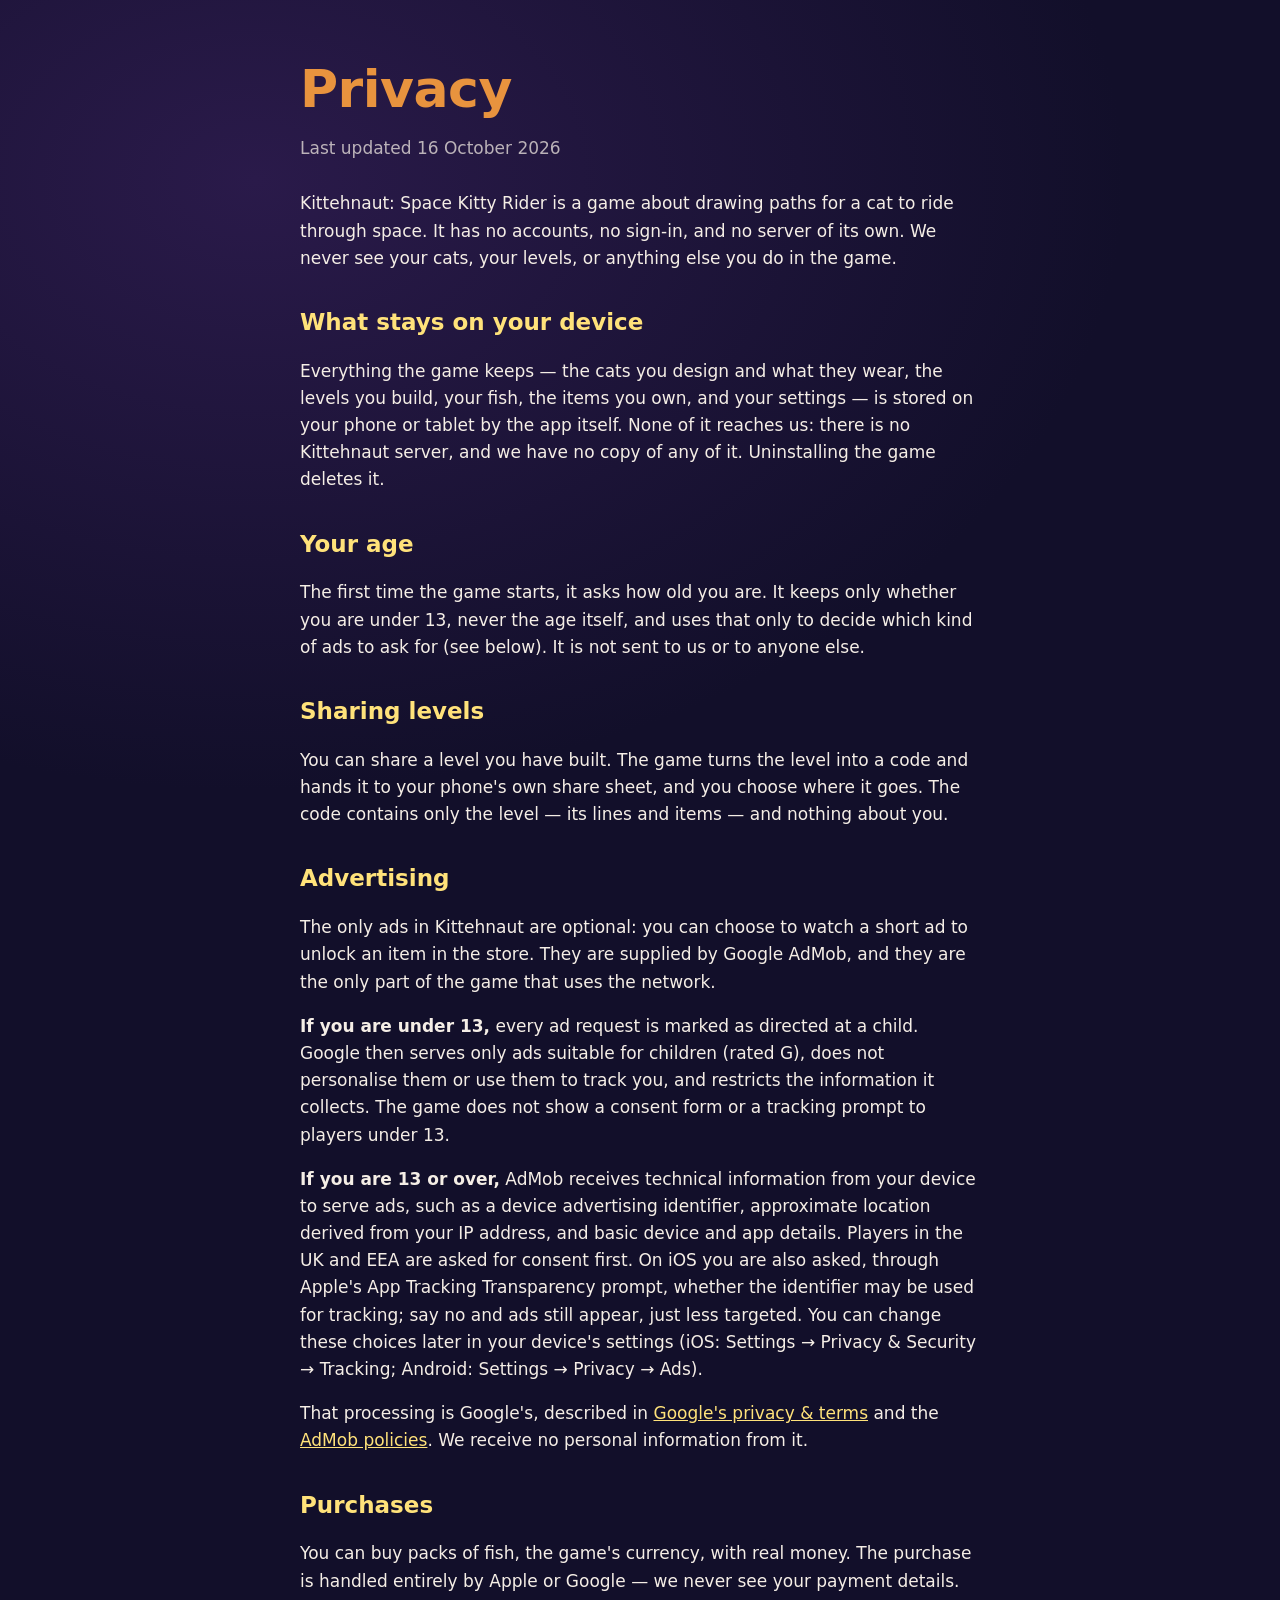
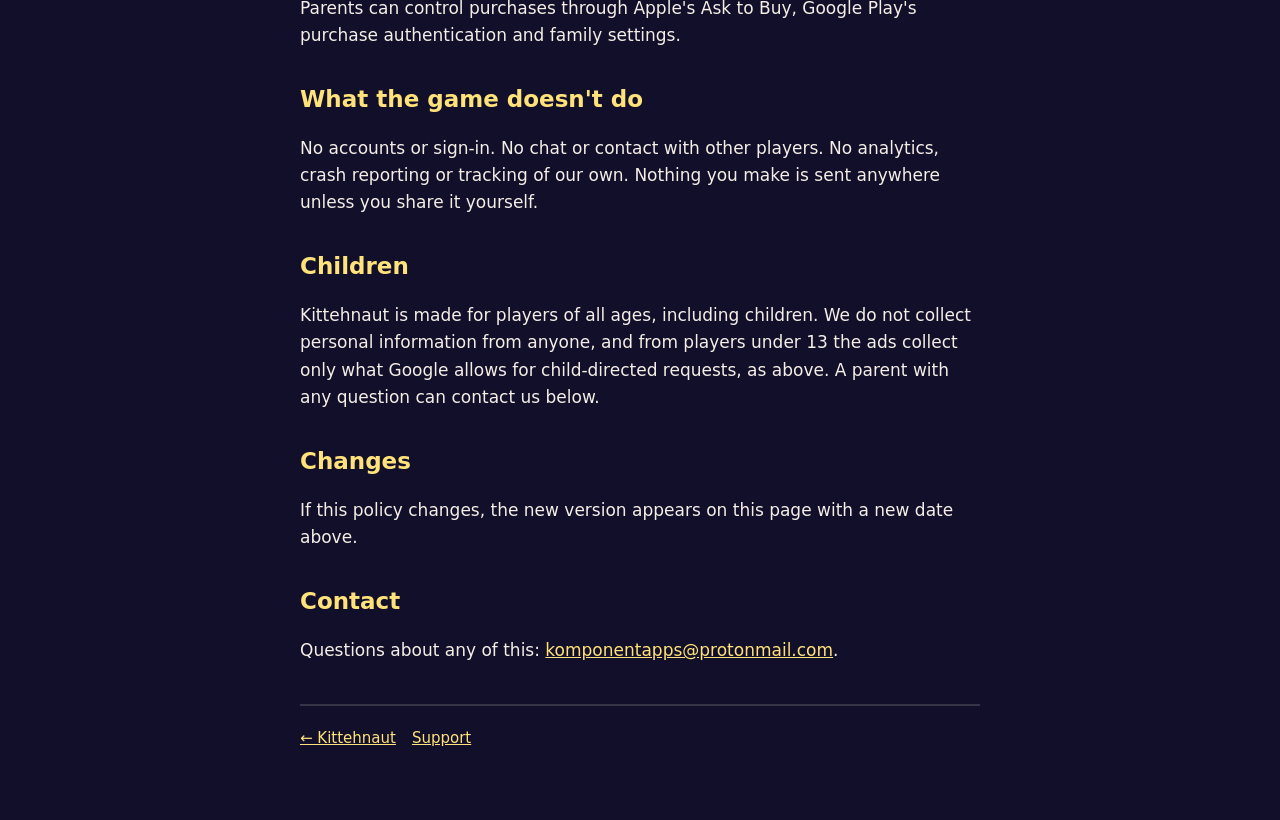
==== privacy.html @ dff560c7 "Kittehnaut site: landing, privacy and support pages Co-Authored-By: Claude Opus 5.5 <noreply@anthrop" ====
<!doctype html>
<html lang="en-GB">
<head>
<meta charset="utf-8">
<meta name="viewport" content="width=device-width, initial-scale=1">
<title>Privacy — Kittehnaut</title>
<link rel="stylesheet" href="style.css">
</head>
<body>
<div class="wrap">
<h1>Privacy</h1>
<p class="updated">Last updated 16 October 2026</p>

<p>Kittehnaut: Space Kitty Rider is a game about drawing paths for a cat to
ride through space. It has no accounts, no sign-in, and no server of its
own. We never see your cats, your levels, or anything else you do in the
game.</p>

<h2>What stays on your device</h2>
<p>Everything the game keeps — the cats you design and what they wear, the
levels you build, your fish, the items you own, and your settings — is
stored on your phone or tablet by the app itself. None of it reaches us:
there is no Kittehnaut server, and we have no copy of any of it. Uninstalling
the game deletes it.</p>

<h2>Your age</h2>
<p>The first time the game starts, it asks how old you are. It keeps only
whether you are under 13, never the age itself, and uses that only to decide
which kind of ads to ask for (see below). It is not sent to us or to anyone
else.</p>

<h2>Sharing levels</h2>
<p>You can share a level you have built. The game turns the level into a
code and hands it to your phone's own share sheet, and you choose where it
goes. The code contains only the level — its lines and items — and nothing
about you.</p>

<h2>Advertising</h2>
<p>The only ads in Kittehnaut are optional: you can choose to watch a short
ad to unlock an item in the store. They are supplied by Google AdMob, and
they are the only part of the game that uses the network.</p>
<p><strong>If you are under 13,</strong> every ad request is marked as
directed at a child. Google then serves only ads suitable for children
(rated G), does not personalise them or use them to track you, and
restricts the information it collects. The game does not show a consent
form or a tracking prompt to players under 13.</p>
<p><strong>If you are 13 or over,</strong> AdMob receives technical
information from your device to serve ads, such as a device advertising
identifier, approximate location derived from your IP address, and basic
device and app details. Players in the UK and EEA are asked for consent
first. On iOS you are also asked, through Apple's App Tracking Transparency
prompt, whether the identifier may be used for tracking; say no and ads
still appear, just less targeted. You can change these choices later in
your device's settings (iOS: Settings → Privacy &amp; Security → Tracking;
Android: Settings → Privacy → Ads).</p>
<p>That processing is Google's, described in
<a href="https://policies.google.com/technologies/partner-sites">Google's
privacy &amp; terms</a> and the
<a href="https://support.google.com/admob/answer/6128543">AdMob policies</a>.
We receive no personal information from it.</p>

<h2>Purchases</h2>
<p>You can buy packs of fish, the game's currency, with real money. The
purchase is handled entirely by Apple or Google — we never see your payment
details. Parents can control purchases through Apple's Ask to Buy, Google
Play's purchase authentication and family settings.</p>

<h2>What the game doesn't do</h2>
<p>No accounts or sign-in. No chat or contact with other players. No
analytics, crash reporting or tracking of our own. Nothing you make is sent
anywhere unless you share it yourself.</p>

<h2>Children</h2>
<p>Kittehnaut is made for players of all ages, including children. We do
not collect personal information from anyone, and from players under 13
the ads collect only what Google allows for child-directed requests, as
above. A parent with any question can contact us below.</p>

<h2>Changes</h2>
<p>If this policy changes, the new version appears on this page with a new
date above.</p>

<h2>Contact</h2>
<p>Questions about any of this:
<a href="mailto:komponentapps@protonmail.com?subject=Kittehnaut">komponentapps@protonmail.com</a>.</p>

<footer><a href="./">← Kittehnaut</a><a href="support.html">Support</a></footer>
</div>
</body>
</html>
---- style.css ----
:root{--night:#120F2A;--panel:#1E1A3D;--ink:#F5EEE6;--ink-soft:rgba(245,238,230,.72);--line:rgba(245,238,230,.16);--orange:#E8933E;--gold:#FFE27A}
*{box-sizing:border-box}
body{margin:0;background:var(--night) radial-gradient(ellipse at 20% 20%,#2A1A4A 0,transparent 60%) fixed;color:var(--ink);font-family:system-ui,-apple-system,"Segoe UI",Roboto,sans-serif;font-size:17px;line-height:1.6}
.wrap{max-width:720px;margin:0 auto;padding:48px 20px 70px}
h1{font-size:clamp(34px,7vw,52px);margin:0 0 4px;color:var(--orange);font-weight:900;letter-spacing:-.5px}
.tagline{color:var(--gold);font-weight:800;font-size:clamp(18px,3.5vw,24px);margin:0 0 24px;letter-spacing:.5px}
.updated{color:var(--ink-soft);margin:0 0 28px}
h2{font-size:23px;margin:32px 0 8px;color:var(--gold)}
a{color:var(--gold)}
.card{background:var(--panel);border-radius:16px;padding:18px 20px;margin:20px 0}
footer{border-top:2px solid var(--line);margin-top:40px;padding-top:20px;color:var(--ink-soft);font-size:15px}
footer a{margin-right:16px}
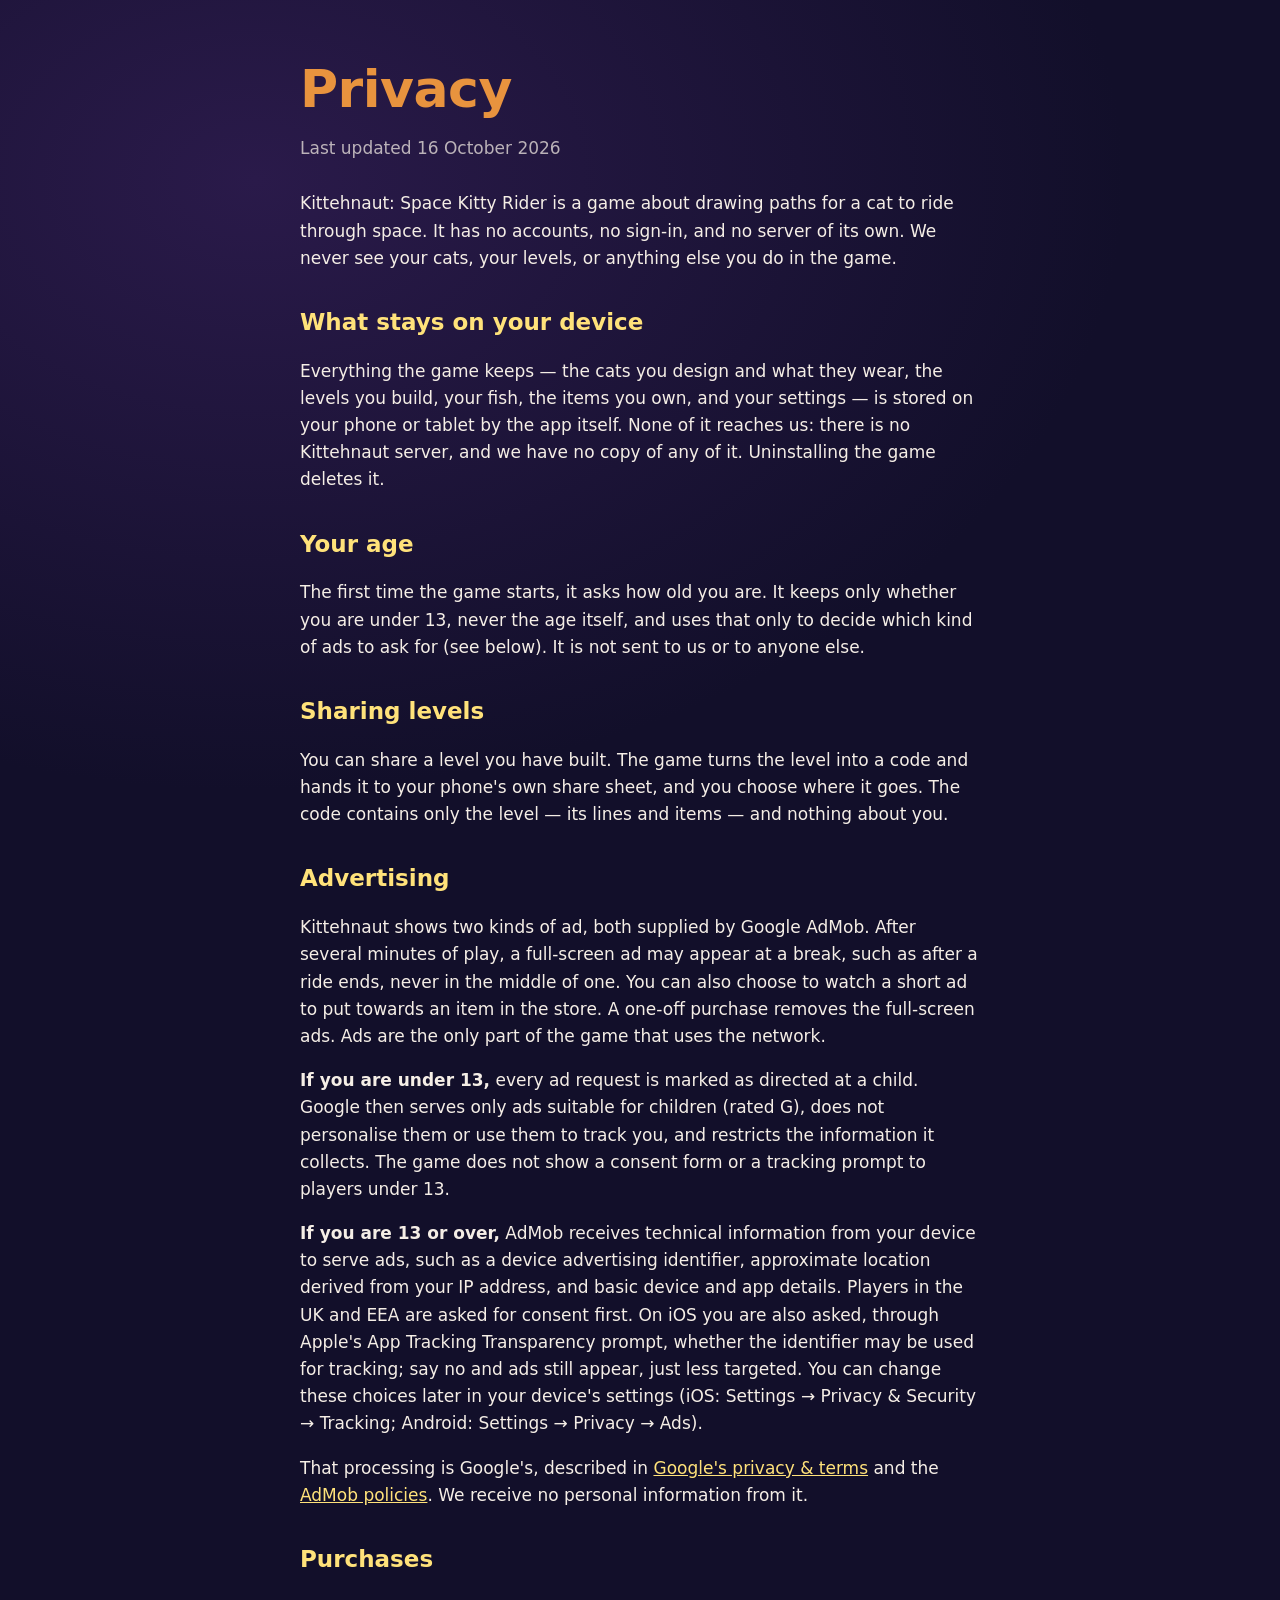
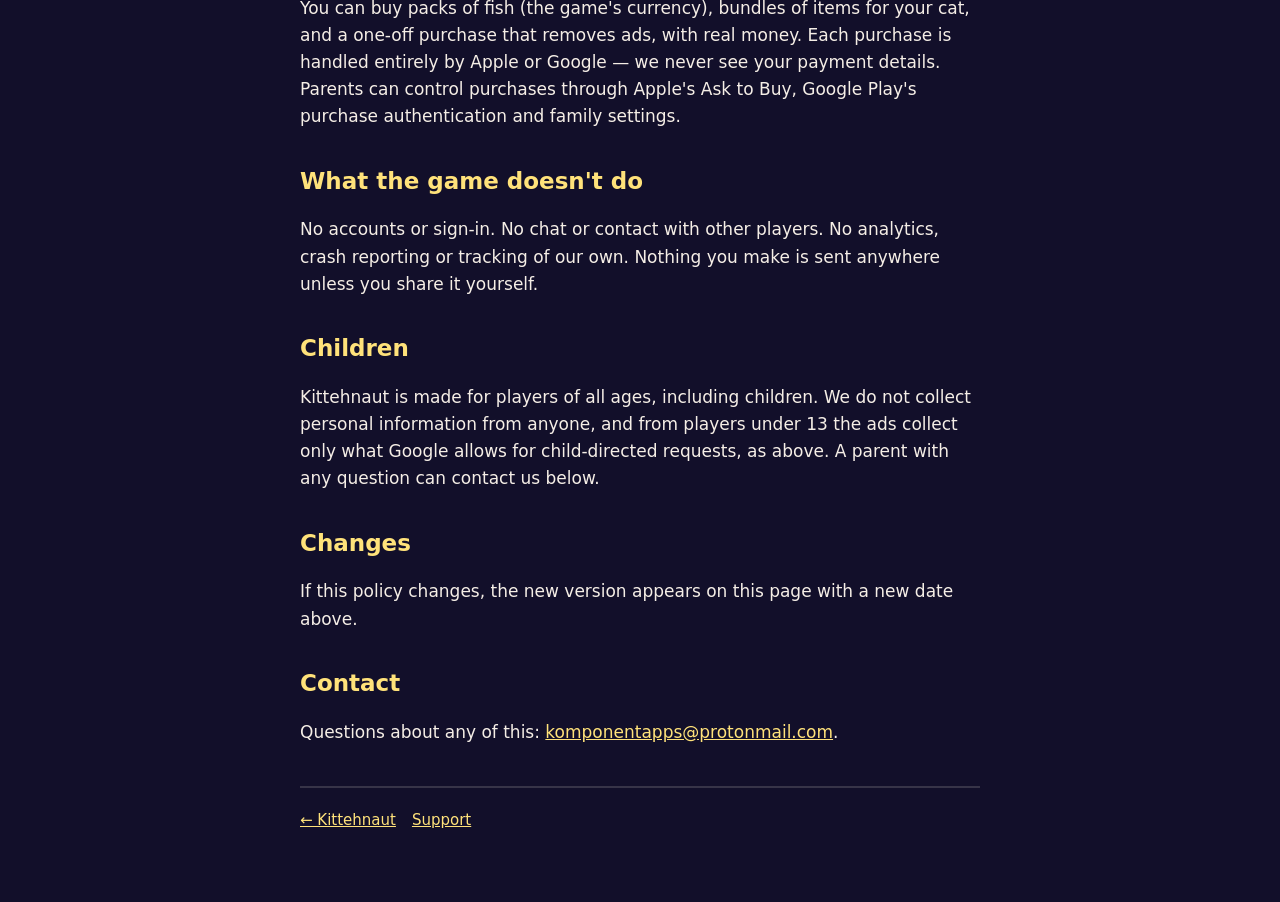
==== commit 9fd91d71: "Privacy: interstitials, remove-ads and bundles; Markdown copy for GitHub Co-Authored-By: Claude Opus" ====
--- a/privacy.html
+++ b/privacy.html
@@ -36,9 +36,12 @@
 about you.</p>
 
 <h2>Advertising</h2>
-<p>The only ads in Kittehnaut are optional: you can choose to watch a short
-ad to unlock an item in the store. They are supplied by Google AdMob, and
-they are the only part of the game that uses the network.</p>
+<p>Kittehnaut shows two kinds of ad, both supplied by Google AdMob. After
+several minutes of play, a full-screen ad may appear at a break, such as
+after a ride ends, never in the middle of one. You can also choose to watch
+a short ad to put towards an item in the store. A one-off purchase removes
+the full-screen ads. Ads are the only part of the game that uses the
+network.</p>
 <p><strong>If you are under 13,</strong> every ad request is marked as
 directed at a child. Google then serves only ads suitable for children
 (rated G), does not personalise them or use them to track you, and
@@ -60,7 +63,8 @@
 We receive no personal information from it.</p>
 
 <h2>Purchases</h2>
-<p>You can buy packs of fish, the game's currency, with real money. The
+<p>You can buy packs of fish (the game's currency), bundles of items for
+your cat, and a one-off purchase that removes ads, with real money. Each
 purchase is handled entirely by Apple or Google — we never see your payment
 details. Parents can control purchases through Apple's Ask to Buy, Google
 Play's purchase authentication and family settings.</p>
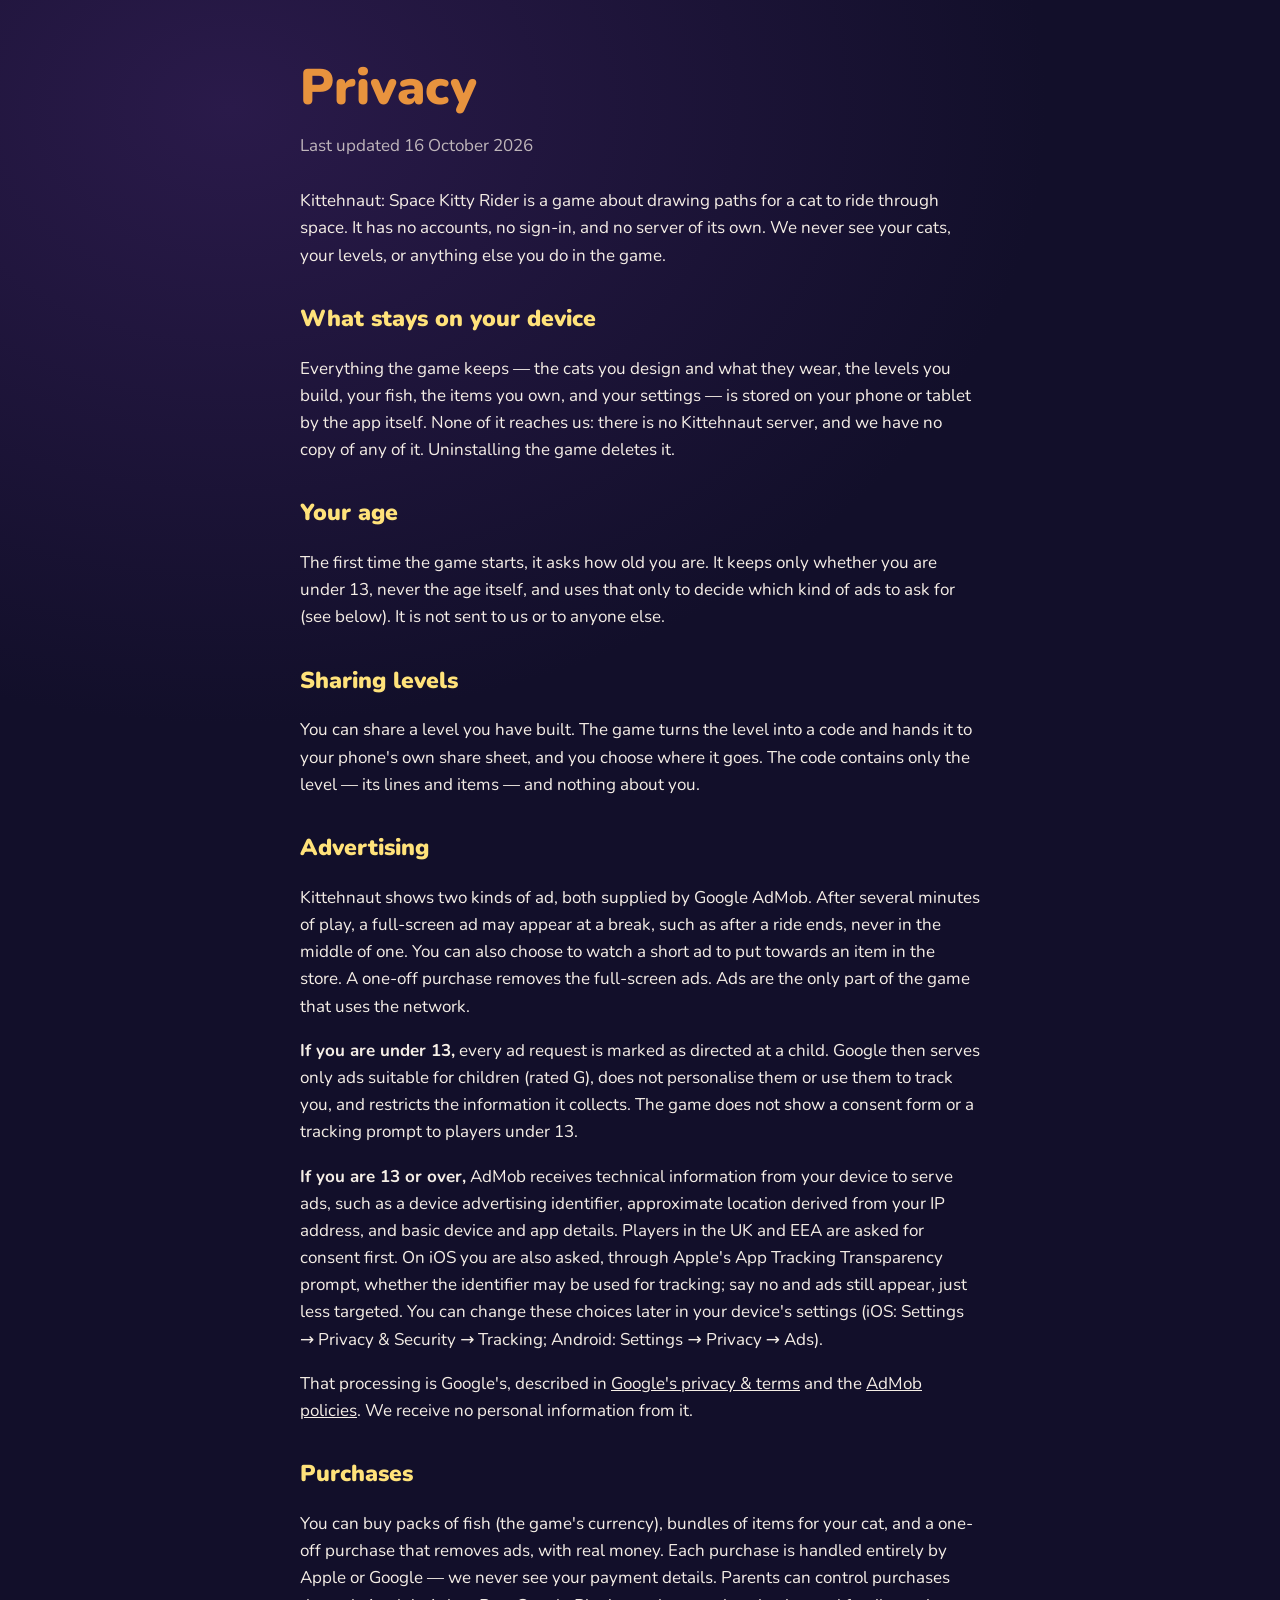
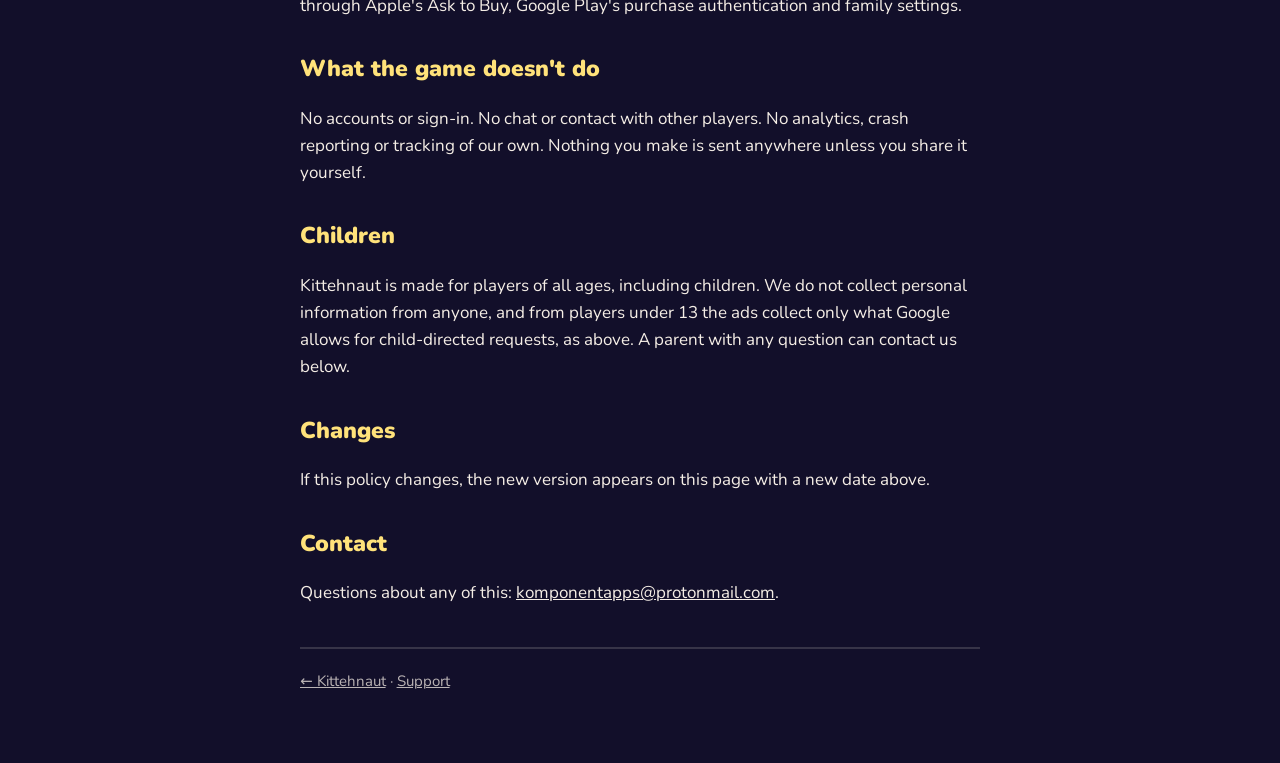
==== commit 17916b29: "Rebuild the site on Kittehpult's layout Hero with store buttons (marked Coming soon, wired to the re" ====
--- a/privacy.html
+++ b/privacy.html
@@ -4,7 +4,25 @@
 <meta charset="utf-8">
 <meta name="viewport" content="width=device-width, initial-scale=1">
 <title>Privacy — Kittehnaut</title>
-<link rel="stylesheet" href="style.css">
+<meta name="theme-color" content="#120F2A">
+<link rel="icon" href="img/favicon-32.png" type="image/png" sizes="32x32">
+<link rel="apple-touch-icon" href="img/apple-touch-icon.png">
+<link rel="canonical" href="https://kittehnaut.app/privacy.html">
+<link rel="preconnect" href="https://fonts.googleapis.com">
+<link rel="preconnect" href="https://fonts.gstatic.com" crossorigin>
+<link href="https://fonts.googleapis.com/css2?family=Nunito:wght@400;700;900&display=swap" rel="stylesheet">
+<style>
+  :root{--night:#120F2A;--nebula:#2A1A4A;--ink:#F5EEE6;--ink-soft:rgba(245,238,230,.74);--line:rgba(245,238,230,.16);--orange:#E8933E;--gold:#FFE27A;color-scheme:dark}
+  *{box-sizing:border-box}
+  body{margin:0;background:radial-gradient(ellipse at 18% 12%,var(--nebula) 0,transparent 55%),var(--night);background-attachment:fixed;color:var(--ink);font-family:'Nunito',system-ui,-apple-system,'Segoe UI',Roboto,sans-serif;font-size:17px;line-height:1.6}
+  .wrap{max-width:720px;margin:0 auto;padding:48px 20px 70px}
+  h1{font-size:clamp(34px,7vw,50px);font-weight:900;margin:0 0 4px;color:var(--orange)}
+  .tagline{color:var(--gold);font-weight:900;font-size:clamp(18px,3.5vw,22px);margin:0 0 24px}
+  .updated{color:var(--ink-soft);margin:0 0 28px}
+  h2{font-size:23px;font-weight:900;margin:32px 0 8px;color:var(--gold)}
+  a{color:inherit}
+  footer{border-top:2px solid var(--line);margin-top:40px;padding-top:20px;color:var(--ink-soft);font-size:15px}
+</style>
 </head>
 <body>
 <div class="wrap">
@@ -88,7 +106,7 @@
 <p>Questions about any of this:
 <a href="mailto:komponentapps@protonmail.com?subject=Kittehnaut">komponentapps@protonmail.com</a>.</p>
 
-<footer><a href="./">← Kittehnaut</a><a href="support.html">Support</a></footer>
+<footer><a href="./">← Kittehnaut</a> &middot; <a href="support.html">Support</a></footer>
 </div>
 </body>
 </html>
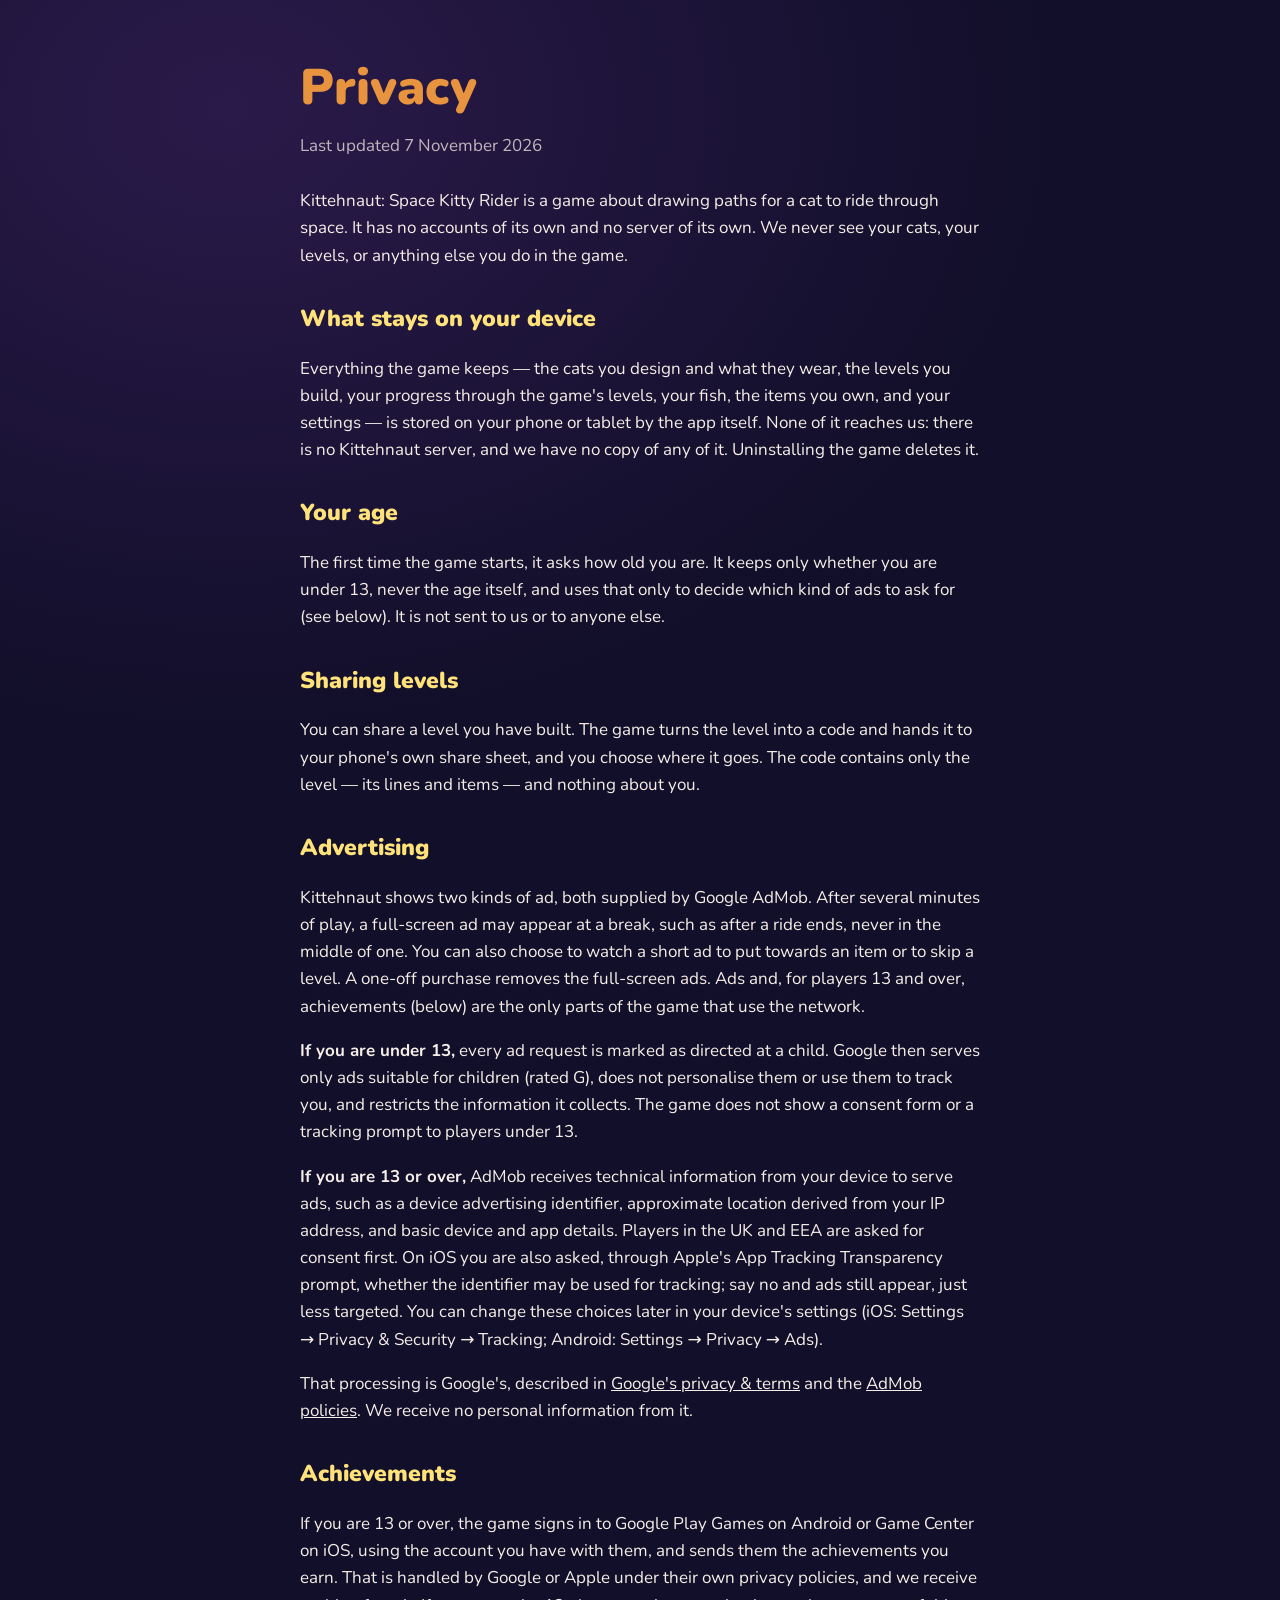
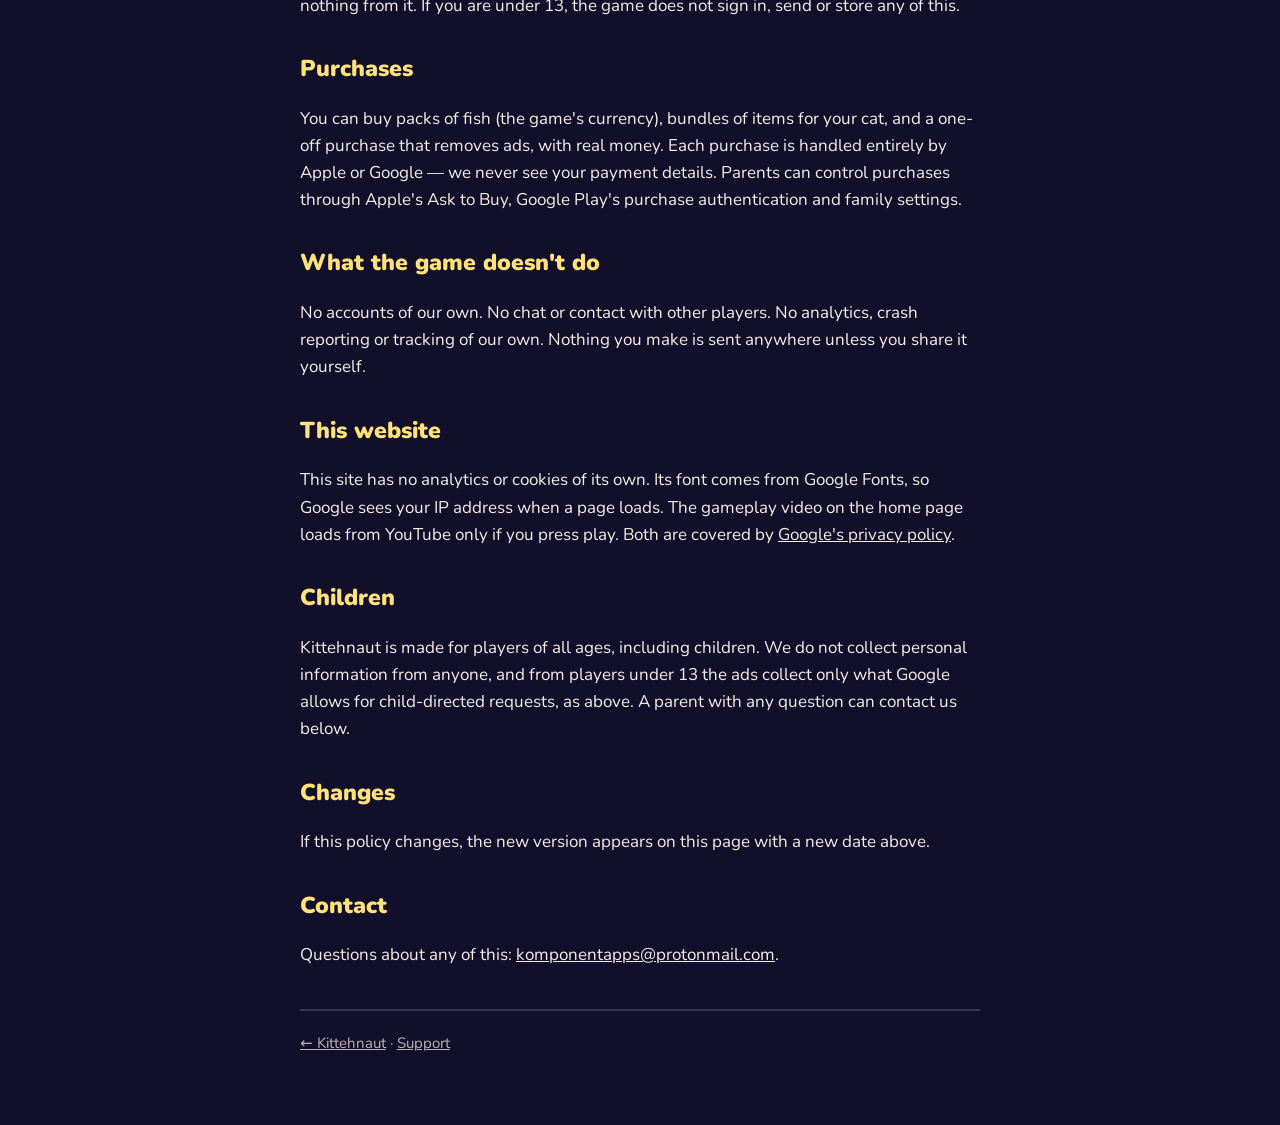
==== commit ce008e91: "Site current with the game: levels, new items, screenshots Eight new screenshots (the Levels screen " ====
--- a/privacy.html
+++ b/privacy.html
@@ -27,16 +27,17 @@
 <body>
 <div class="wrap">
 <h1>Privacy</h1>
-<p class="updated">Last updated 16 October 2026</p>
+<p class="updated">Last updated 7 November 2026</p>
 
 <p>Kittehnaut: Space Kitty Rider is a game about drawing paths for a cat to
-ride through space. It has no accounts, no sign-in, and no server of its
+ride through space. It has no accounts of its own and no server of its
 own. We never see your cats, your levels, or anything else you do in the
 game.</p>
 
 <h2>What stays on your device</h2>
 <p>Everything the game keeps — the cats you design and what they wear, the
-levels you build, your fish, the items you own, and your settings — is
+levels you build, your progress through the game's levels, your fish, the
+items you own, and your settings — is
 stored on your phone or tablet by the app itself. None of it reaches us:
 there is no Kittehnaut server, and we have no copy of any of it. Uninstalling
 the game deletes it.</p>
@@ -57,9 +58,9 @@
 <p>Kittehnaut shows two kinds of ad, both supplied by Google AdMob. After
 several minutes of play, a full-screen ad may appear at a break, such as
 after a ride ends, never in the middle of one. You can also choose to watch
-a short ad to put towards an item in the store. A one-off purchase removes
-the full-screen ads. Ads are the only part of the game that uses the
-network.</p>
+a short ad to put towards an item or to skip a level. A one-off purchase
+removes the full-screen ads. Ads and, for players 13 and over, achievements
+(below) are the only parts of the game that use the network.</p>
 <p><strong>If you are under 13,</strong> every ad request is marked as
 directed at a child. Google then serves only ads suitable for children
 (rated G), does not personalise them or use them to track you, and
@@ -80,6 +81,13 @@
 <a href="https://support.google.com/admob/answer/6128543">AdMob policies</a>.
 We receive no personal information from it.</p>
 
+<h2>Achievements</h2>
+<p>If you are 13 or over, the game signs in to Google Play Games on Android
+or Game Center on iOS, using the account you have with them, and sends them
+the achievements you earn. That is handled by Google or Apple under their own
+privacy policies, and we receive nothing from it. If you are under 13, the
+game does not sign in, send or store any of this.</p>
+
 <h2>Purchases</h2>
 <p>You can buy packs of fish (the game's currency), bundles of items for
 your cat, and a one-off purchase that removes ads, with real money. Each
@@ -88,9 +96,16 @@
 Play's purchase authentication and family settings.</p>
 
 <h2>What the game doesn't do</h2>
-<p>No accounts or sign-in. No chat or contact with other players. No
+<p>No accounts of our own. No chat or contact with other players. No
 analytics, crash reporting or tracking of our own. Nothing you make is sent
 anywhere unless you share it yourself.</p>
+
+<h2>This website</h2>
+<p>This site has no analytics or cookies of its own. Its font comes from
+Google Fonts, so Google sees your IP address when a page loads. The gameplay
+video on the home page loads from YouTube only if you press play. Both are
+covered by <a href="https://policies.google.com/privacy">Google's privacy
+policy</a>.</p>
 
 <h2>Children</h2>
 <p>Kittehnaut is made for players of all ages, including children. We do
